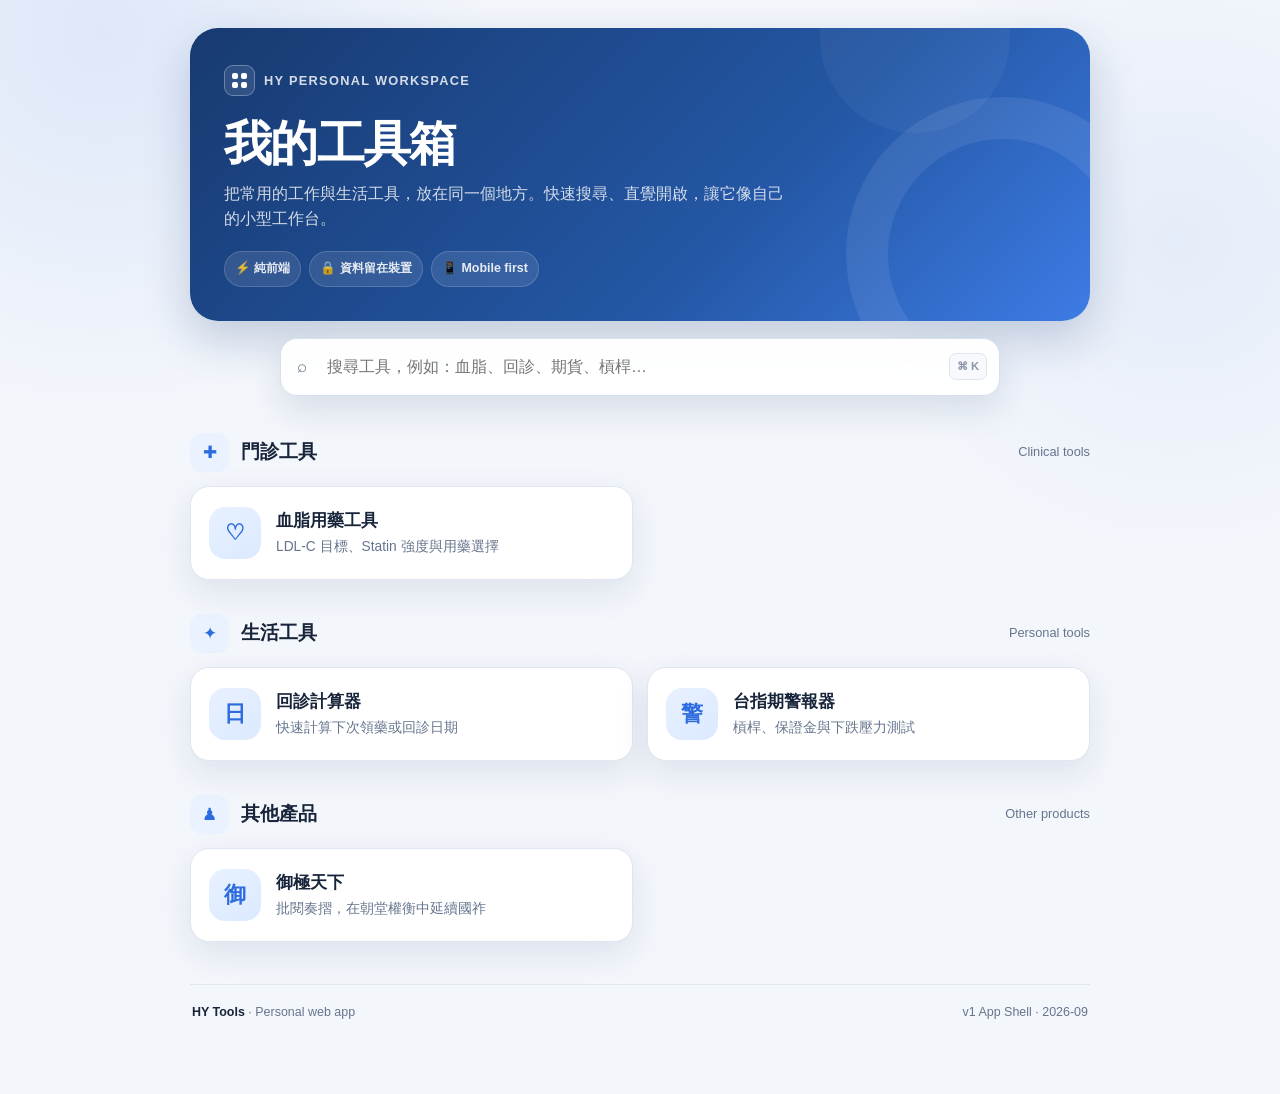
==== index.html @ 150bf3d2 "feat: 將王朝遊戲加入首頁入口" ====
<!DOCTYPE html>
<html lang="zh-Hant">
<head>
<meta charset="UTF-8">
<meta name="viewport" content="width=device-width,initial-scale=1,viewport-fit=cover">
<meta name="robots" content="noindex,nofollow">
<meta name="theme-color" content="#173a70">
<meta name="apple-mobile-web-app-capable" content="yes">
<meta name="apple-mobile-web-app-status-bar-style" content="default">
<meta name="apple-mobile-web-app-title" content="HY Tools">
<meta name="description" content="個人工作與生活工具入口。">
<link rel="manifest" href="manifest.webmanifest">
<link rel="icon" href="assets/icon.svg" type="image/svg+xml">
<link rel="stylesheet" href="assets/styles.css">
<title>HY Tools｜我的工具箱</title>
</head>
<body>
<main class="page">
<header class="hero">
<div class="brand"><span class="brand-mark" aria-hidden="true"><span></span><span></span><span></span><span></span></span>HY Personal Workspace</div>
<h1>我的工具箱</h1>
<p class="subtitle">把常用的工作與生活工具，放在同一個地方。快速搜尋、直覺開啟，讓它像自己的小型工作台。</p>
<div class="hero-meta" aria-label="工具箱特色">
<span class="meta-pill">⚡ 純前端</span>
<span class="meta-pill">🔒 資料留在裝置</span>
<span class="meta-pill">📱 Mobile first</span>
</div>
</header>

<div class="command">
<label class="search-wrap" for="toolSearch">
<span class="search-icon" aria-hidden="true">⌕</span>
<input class="search-input" id="toolSearch" type="search" inputmode="search" autocomplete="off" placeholder="搜尋工具，例如：血脂、回診、期貨、槓桿…" aria-label="搜尋工具">
<span class="search-hint" aria-hidden="true">⌘ K</span>
</label>
</div>

<section class="section" data-tool-section aria-labelledby="clinic-heading">
<div class="section-heading"><span class="section-icon" aria-hidden="true">✚</span><h2 id="clinic-heading">門診工具</h2><span class="section-note">Clinical tools</span></div>
<div class="tool-grid">
<div class="tool-shell" data-tool-id="lipid" data-title="血脂用藥工具" data-search="血脂 LDL LDL-C cholesterol statin 膽固醇 用藥 門診">
<a class="tool-card" href="lipid/">
<span class="tool-symbol" aria-hidden="true">♡</span>
<span class="tool-copy"><span class="tool-title">血脂用藥工具</span><span class="tool-desc">LDL-C 目標、Statin 強度與用藥選擇</span></span>
</a>
</div>
</div>
</section>

<section class="section" data-tool-section aria-labelledby="life-heading">
<div class="section-heading"><span class="section-icon" aria-hidden="true">✦</span><h2 id="life-heading">生活工具</h2><span class="section-note">Personal tools</span></div>
<div class="tool-grid">
<div class="tool-shell" data-tool-id="followup" data-title="回診計算器" data-search="回診 日期 領藥 週 月 計算 follow-up appointment refill">
<a class="tool-card" href="followup/">
<span class="tool-symbol" aria-hidden="true">日</span>
<span class="tool-copy"><span class="tool-title">回診計算器</span><span class="tool-desc">快速計算下次領藥或回診日期</span></span>
</a>
</div>
<div class="tool-shell" data-tool-id="taifex-alert" data-title="台指期警報器" data-search="台指期 大台 小台 微台 TX MTX TMF 期貨 槓桿 權益數 保證金 斷頭 壓力測試">
<a class="tool-card" href="taifex-alert/">
<span class="tool-symbol" aria-hidden="true">警</span>
<span class="tool-copy"><span class="tool-title">台指期警報器</span><span class="tool-desc">槓桿、保證金與下跌壓力測試</span></span>
</a>
</div>
</div>
</section>

<section class="section" data-tool-section aria-labelledby="other-heading">
<div class="section-heading"><span class="section-icon" aria-hidden="true">♟</span><h2 id="other-heading">其他產品</h2><span class="section-note">Other products</span></div>
<div class="tool-grid">
<div class="tool-shell" data-tool-id="text-game" data-title="御極天下" data-search="網頁 文字 遊戲 text game 互動 故事 劇情 王朝 皇帝 策略 御極天下 其他產品">
<a class="tool-card" href="text-game/">
<span class="tool-symbol" aria-hidden="true">御</span>
<span class="tool-copy"><span class="tool-title">御極天下</span><span class="tool-desc">批閱奏摺，在朝堂權衡中延續國祚</span></span>
</a>
</div>
</div>
</section>

<div class="search-empty" id="searchEmpty" role="status"><strong>找不到符合的工具</strong><span>試試其他關鍵字，或之後新增這個工具。</span></div>

<footer class="footer"><span><strong>HY Tools</strong> · Personal web app</span><span>v1 App Shell · 2026-09</span></footer>
</main>
<script src="assets/app.js" defer></script>
</body>
</html>
---- assets/styles.css ----
:root{
  color-scheme:light;
  --navy:#173a70;
  --blue:#2d6cdf;
  --blue-2:#4d88ec;
  --soft:#eaf2ff;
  --ink:#17243a;
  --muted:#66758d;
  --line:#dfe6f0;
  --surface:#ffffff;
  --surface-2:#f8faff;
  --bg:#f3f6fb;
  --shadow:0 12px 34px rgba(30,58,104,.10);
  --shadow-lg:0 18px 46px rgba(23,58,112,.22);
}
*{box-sizing:border-box}
html{scroll-behavior:smooth}
body{
  margin:0;
  min-height:100vh;
  background:
    radial-gradient(circle at 8% 3%,rgba(77,136,236,.13),transparent 24rem),
    radial-gradient(circle at 92% 22%,rgba(45,108,223,.07),transparent 20rem),
    var(--bg);
  color:var(--ink);
  font-family:-apple-system,BlinkMacSystemFont,"Segoe UI","Noto Sans TC","PingFang TC","Microsoft JhengHei",sans-serif;
  font-size:16px;
  line-height:1.55;
}
button,input{font:inherit}
button{touch-action:manipulation}
.page{width:min(100% - 32px,900px);margin:auto;padding:28px 0 72px}
.hero{
  position:relative;
  overflow:hidden;
  padding:34px;
  border-radius:28px;
  background:linear-gradient(135deg,var(--navy),#2457a5 62%,#3d7ce5);
  color:#fff;
  box-shadow:var(--shadow-lg);
}
.hero:before,.hero:after{content:"";position:absolute;border-radius:50%;pointer-events:none}
.hero:before{right:80px;top:-85px;width:190px;height:190px;background:rgba(255,255,255,.045)}
.hero:after{right:-70px;bottom:-90px;width:230px;height:230px;border:42px solid rgba(255,255,255,.08)}
.brand{position:relative;z-index:1;display:inline-flex;align-items:center;gap:9px;margin-bottom:22px;color:rgba(255,255,255,.82);font-size:.8rem;font-weight:800;letter-spacing:.1em;text-transform:uppercase}
.brand-mark{display:grid;grid-template-columns:repeat(2,6px);gap:3px;padding:7px;border:1px solid rgba(255,255,255,.3);border-radius:9px;background:rgba(255,255,255,.1)}
.brand-mark span{width:6px;height:6px;border-radius:2px;background:#fff}
h1{position:relative;z-index:1;margin:0;font-size:clamp(2.05rem,7vw,3rem);line-height:1.1;letter-spacing:-.035em}
.subtitle{position:relative;z-index:1;max-width:570px;margin:11px 0 0;color:rgba(255,255,255,.8)}
.hero-meta{position:relative;z-index:1;display:flex;flex-wrap:wrap;gap:8px;margin-top:20px}
.meta-pill{display:inline-flex;align-items:center;gap:6px;padding:7px 10px;border:1px solid rgba(255,255,255,.16);border-radius:999px;background:rgba(255,255,255,.1);color:rgba(255,255,255,.88);font-size:.78rem;font-weight:700;backdrop-filter:blur(8px)}
.command{position:relative;z-index:2;margin-top:-1px;padding:18px 24px 3px}
.search-wrap{position:relative;display:flex;align-items:center;max-width:720px;margin:auto}
.search-icon{position:absolute;left:17px;color:var(--muted);font-size:1.05rem;pointer-events:none}
.search-input{width:100%;height:58px;padding:0 52px 0 46px;border:1px solid #d7e0ec;border-radius:17px;background:rgba(255,255,255,.97);color:var(--ink);outline:none;box-shadow:0 14px 34px rgba(30,58,104,.13)}
.search-input:focus{border-color:#9dbcf1;box-shadow:0 0 0 4px rgba(45,108,223,.11),0 14px 34px rgba(30,58,104,.13)}
.search-hint{position:absolute;right:13px;padding:4px 7px;border:1px solid var(--line);border-radius:7px;background:#f7f9fc;color:#8a96a8;font-size:.7rem;font-weight:700}
.section{margin-top:34px}
.section[hidden],.tool-shell[hidden]{display:none!important}
.section-heading{display:flex;align-items:center;gap:12px;margin-bottom:14px}
.section-icon{display:grid;width:39px;height:39px;place-items:center;border-radius:12px;background:var(--soft);color:var(--blue);font-size:1.08rem}
h2{margin:0;font-size:1.18rem;line-height:1.3}
.section-note{margin-left:auto;color:var(--muted);font-size:.8rem}
.tool-grid{display:grid;grid-template-columns:repeat(2,minmax(0,1fr));gap:14px}
.tool-shell{position:relative;min-width:0}
.tool-card{display:flex;min-width:0;height:100%;align-items:center;gap:15px;padding:20px 18px;border:1px solid var(--line);border-radius:19px;background:var(--surface);color:inherit;text-decoration:none;box-shadow:var(--shadow);transition:transform .18s ease,box-shadow .18s ease,border-color .18s ease;-webkit-tap-highlight-color:transparent}
.tool-card:hover{transform:translateY(-3px);border-color:#b7caf0;box-shadow:0 17px 38px rgba(30,58,104,.15)}
.tool-card:focus-visible{outline:3px solid rgba(45,108,223,.28);outline-offset:3px}
.tool-card--coming-soon{cursor:default}
.tool-card--coming-soon:hover{transform:none;border-color:var(--line);box-shadow:var(--shadow)}
.tool-badge{margin-left:auto;flex:none;padding:5px 9px;border-radius:999px;background:var(--soft);color:var(--blue);font-size:.72rem;font-weight:800}
.tool-symbol{display:grid;width:52px;height:52px;flex:none;place-items:center;border-radius:16px;background:linear-gradient(145deg,#e8f1ff,#dbe9ff);color:var(--blue);font-size:1.35rem;font-weight:800}
.tool-copy{min-width:0}.tool-title,.tool-desc{display:block}.tool-title{font-size:1.04rem;font-weight:800}.tool-desc{margin-top:3px;color:var(--muted);font-size:.86rem}
.search-empty{display:none;margin-top:30px;padding:26px;border:1px dashed #cbd6e5;border-radius:18px;background:rgba(255,255,255,.72);color:var(--muted);text-align:center}.search-empty.show{display:block}.search-empty strong{display:block;margin-bottom:4px;color:var(--ink)}
.footer{display:flex;flex-wrap:wrap;align-items:center;justify-content:space-between;gap:10px;margin-top:42px;padding:18px 2px 0;border-top:1px solid var(--line);color:var(--muted);font-size:.78rem}.footer strong{color:var(--ink)}
@media(max-width:680px){.page{width:min(100% - 20px,900px);padding-top:10px}.hero{padding:26px 21px 31px;border-radius:23px}.brand{margin-bottom:25px}.command{padding:14px 8px 0}.search-input{height:55px}.section{margin-top:29px}.tool-grid{grid-template-columns:1fr}.tool-card{padding:17px 15px}.tool-symbol{width:49px;height:49px}.section-note{display:none}.footer{margin-top:34px}}
@media(max-width:420px){.search-hint{display:none}.search-input{padding-right:15px}.hero-meta{gap:6px}.meta-pill{font-size:.74rem}.tool-desc{font-size:.83rem}}
@media(prefers-reduced-motion:reduce){html{scroll-behavior:auto}.tool-card{transition:none}}
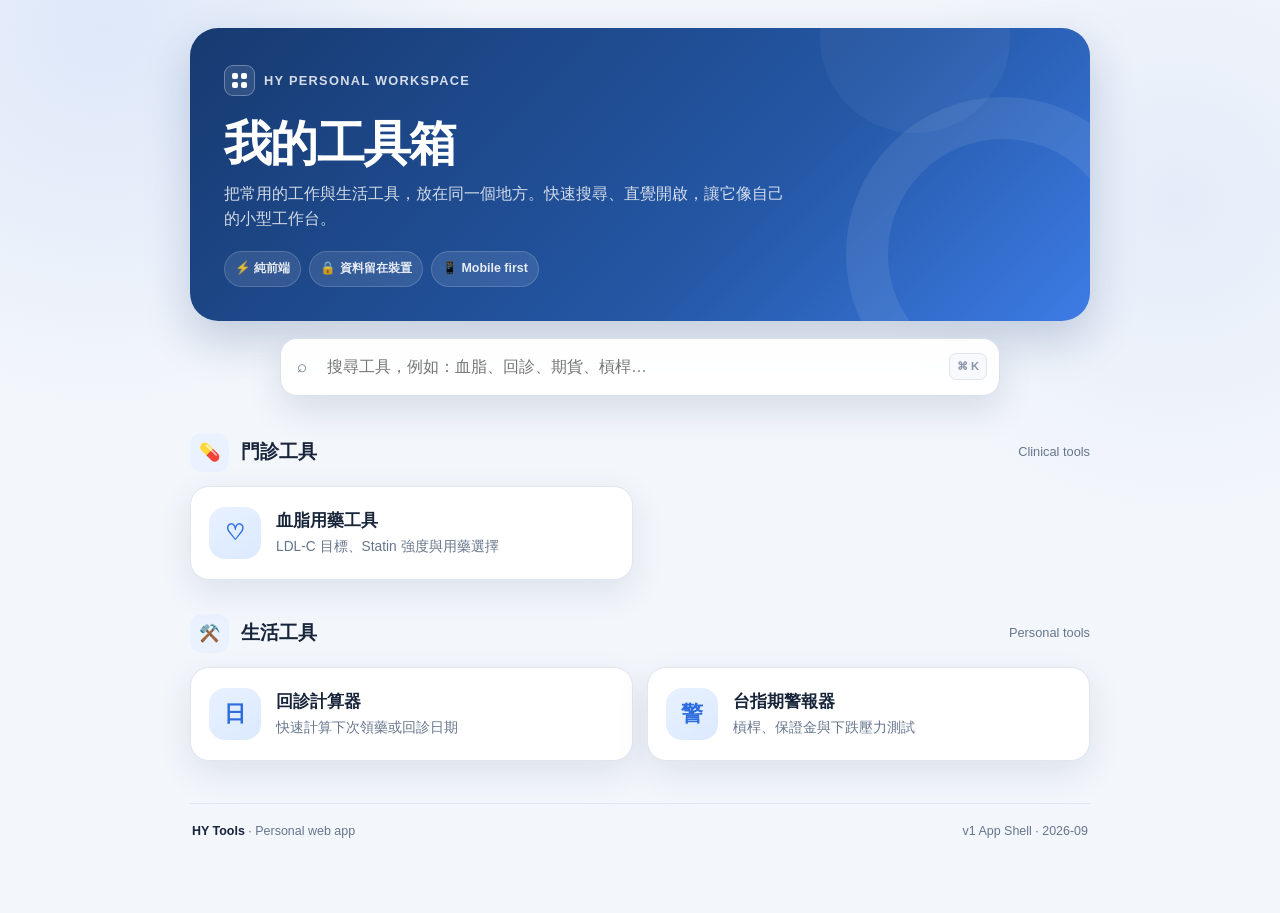
==== commit b33a3041: "Hide text game from homepage and update category icons" ====
--- a/index.html
+++ b/index.html
@@ -36,7 +36,7 @@
 </div>
 
 <section class="section" data-tool-section aria-labelledby="clinic-heading">
-<div class="section-heading"><span class="section-icon" aria-hidden="true">✚</span><h2 id="clinic-heading">門診工具</h2><span class="section-note">Clinical tools</span></div>
+<div class="section-heading"><span class="section-icon" aria-hidden="true">💊</span><h2 id="clinic-heading">門診工具</h2><span class="section-note">Clinical tools</span></div>
 <div class="tool-grid">
 <div class="tool-shell" data-tool-id="lipid" data-title="血脂用藥工具" data-search="血脂 LDL LDL-C cholesterol statin 膽固醇 用藥 門診">
 <a class="tool-card" href="lipid/">
@@ -48,7 +48,7 @@
 </section>
 
 <section class="section" data-tool-section aria-labelledby="life-heading">
-<div class="section-heading"><span class="section-icon" aria-hidden="true">✦</span><h2 id="life-heading">生活工具</h2><span class="section-note">Personal tools</span></div>
+<div class="section-heading"><span class="section-icon" aria-hidden="true">⚒️</span><h2 id="life-heading">生活工具</h2><span class="section-note">Personal tools</span></div>
 <div class="tool-grid">
 <div class="tool-shell" data-tool-id="followup" data-title="回診計算器" data-search="回診 日期 領藥 週 月 計算 follow-up appointment refill">
 <a class="tool-card" href="followup/">
@@ -65,18 +65,6 @@
 </div>
 </section>
 
-<section class="section" data-tool-section aria-labelledby="other-heading">
-<div class="section-heading"><span class="section-icon" aria-hidden="true">♟</span><h2 id="other-heading">其他產品</h2><span class="section-note">Other products</span></div>
-<div class="tool-grid">
-<div class="tool-shell" data-tool-id="text-game" data-title="御極天下" data-search="網頁 文字 遊戲 text game 互動 故事 劇情 王朝 皇帝 策略 御極天下 其他產品">
-<a class="tool-card" href="text-game/">
-<span class="tool-symbol" aria-hidden="true">御</span>
-<span class="tool-copy"><span class="tool-title">御極天下</span><span class="tool-desc">批閱奏摺，在朝堂權衡中延續國祚</span></span>
-</a>
-</div>
-</div>
-</section>
-
 <div class="search-empty" id="searchEmpty" role="status"><strong>找不到符合的工具</strong><span>試試其他關鍵字，或之後新增這個工具。</span></div>
 
 <footer class="footer"><span><strong>HY Tools</strong> · Personal web app</span><span>v1 App Shell · 2026-09</span></footer>
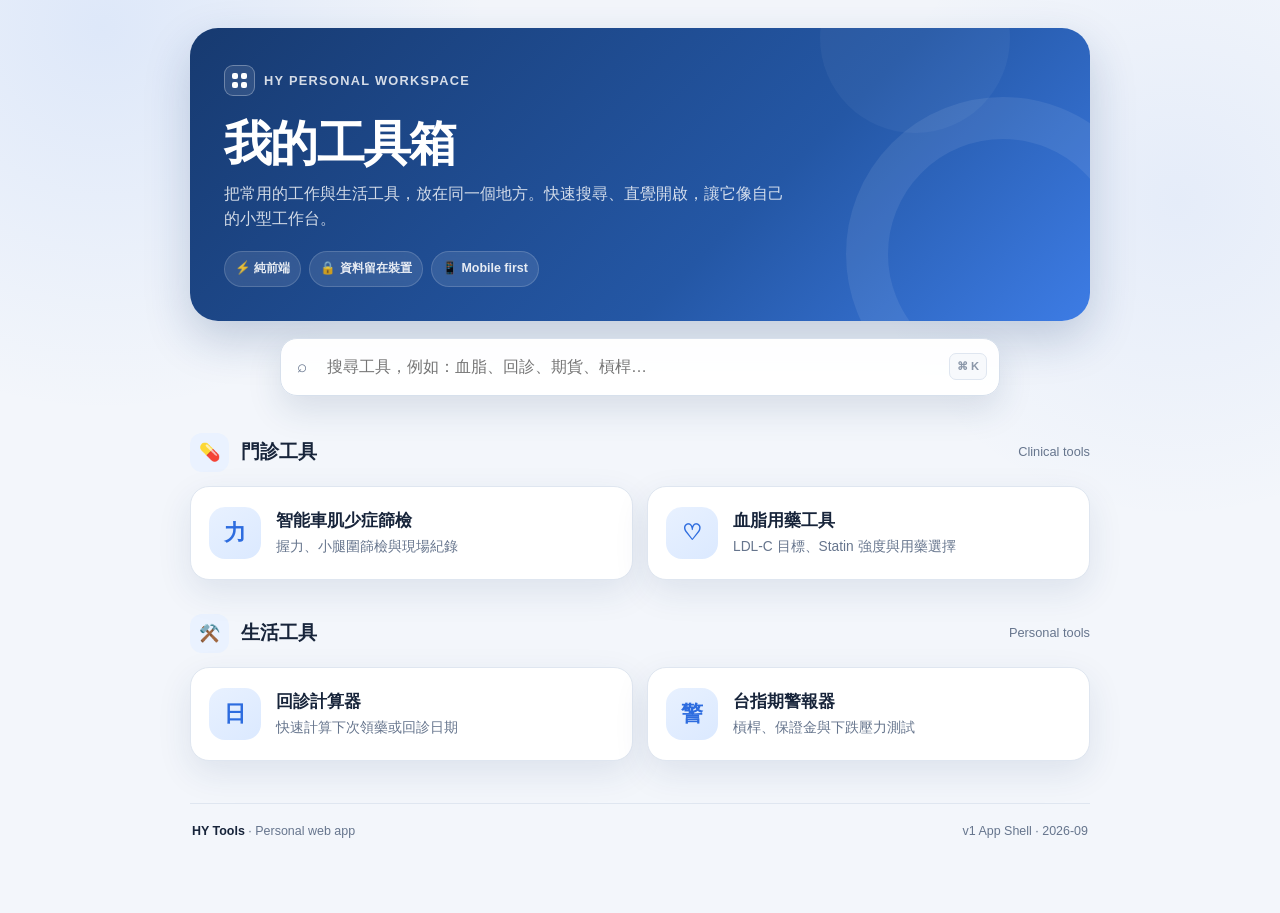
==== commit c805f9d3: "feat: add sarcopenia screening MVP" ====
--- a/index.html
+++ b/index.html
@@ -38,6 +38,12 @@
 <section class="section" data-tool-section aria-labelledby="clinic-heading">
 <div class="section-heading"><span class="section-icon" aria-hidden="true">💊</span><h2 id="clinic-heading">門診工具</h2><span class="section-note">Clinical tools</span></div>
 <div class="tool-grid">
+<div class="tool-shell" data-tool-id="sarcopenia" data-title="智能車肌少症篩檢紀錄" data-search="肌少症 sarcopenia AWGS 握力 小腿圍 智能車 巡迴醫療 篩檢 DXA">
+<a class="tool-card" href="sarcopenia/">
+<span class="tool-symbol" aria-hidden="true">力</span>
+<span class="tool-copy"><span class="tool-title">智能車肌少症篩檢</span><span class="tool-desc">握力、小腿圍篩檢與現場紀錄</span></span>
+</a>
+</div>
 <div class="tool-shell" data-tool-id="lipid" data-title="血脂用藥工具" data-search="血脂 LDL LDL-C cholesterol statin 膽固醇 用藥 門診">
 <a class="tool-card" href="lipid/">
 <span class="tool-symbol" aria-hidden="true">♡</span>
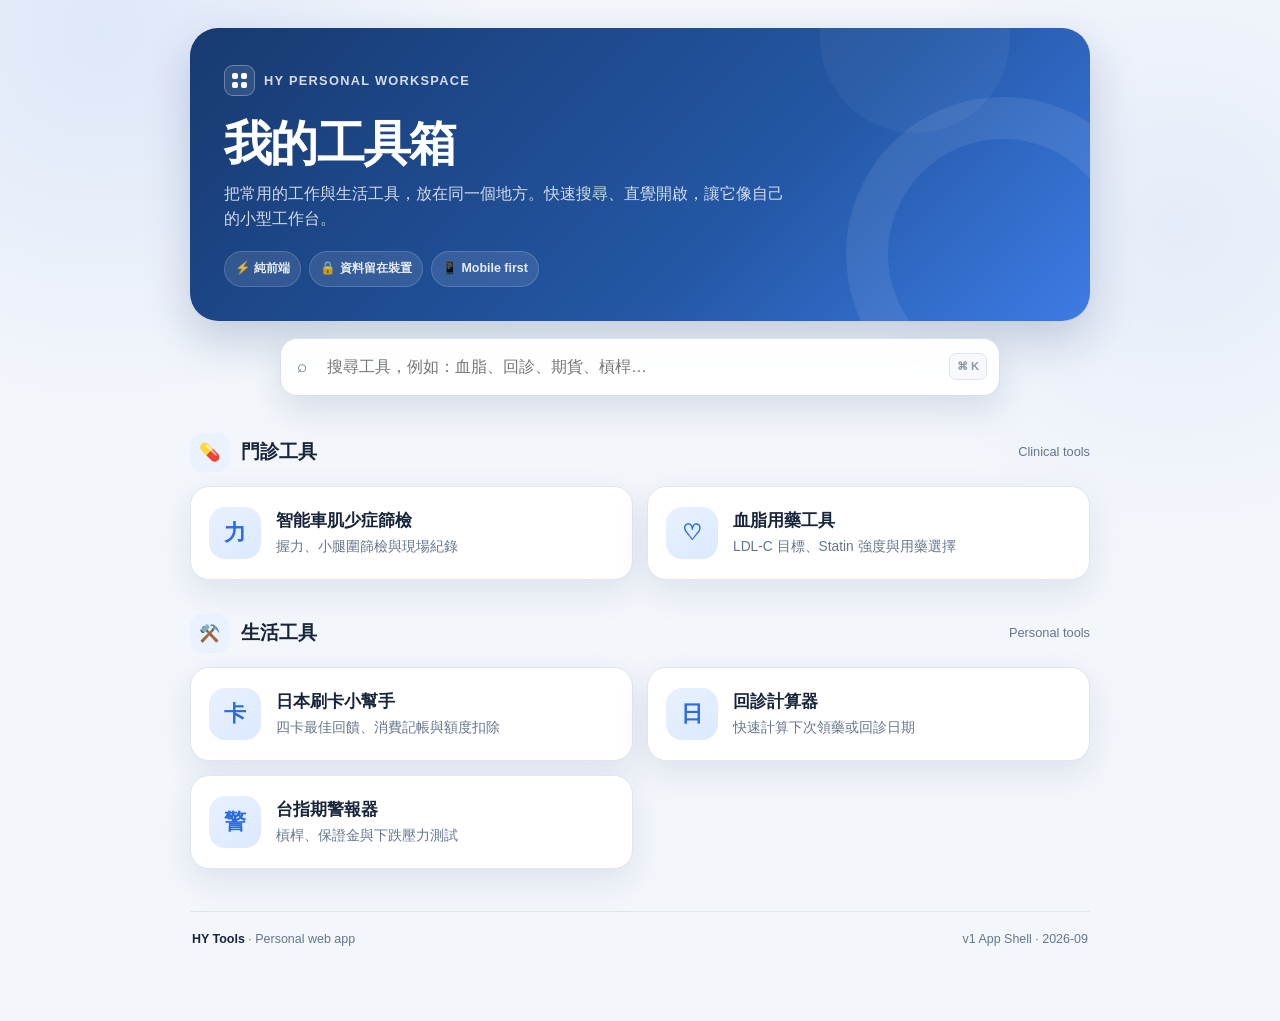
==== commit 6fa34fe8: "Link Japan credit card advisor from lifestyle tools" ====
--- a/index.html
+++ b/index.html
@@ -56,6 +56,12 @@
 <section class="section" data-tool-section aria-labelledby="life-heading">
 <div class="section-heading"><span class="section-icon" aria-hidden="true">⚒️</span><h2 id="life-heading">生活工具</h2><span class="section-note">Personal tools</span></div>
 <div class="tool-grid">
+<div class="tool-shell" data-tool-id="japan-cards" data-title="日本刷卡小幫手" data-search="日本 刷卡 信用卡 旅遊 記帳 優惠 回饋 uniopen 富邦J 玉山Unicard 國泰CUBE">
+<a class="tool-card" href="japan-cards/">
+<span class="tool-symbol" aria-hidden="true">卡</span>
+<span class="tool-copy"><span class="tool-title">日本刷卡小幫手</span><span class="tool-desc">四卡最佳回饋、消費記帳與額度扣除</span></span>
+</a>
+</div>
 <div class="tool-shell" data-tool-id="followup" data-title="回診計算器" data-search="回診 日期 領藥 週 月 計算 follow-up appointment refill">
 <a class="tool-card" href="followup/">
 <span class="tool-symbol" aria-hidden="true">日</span>
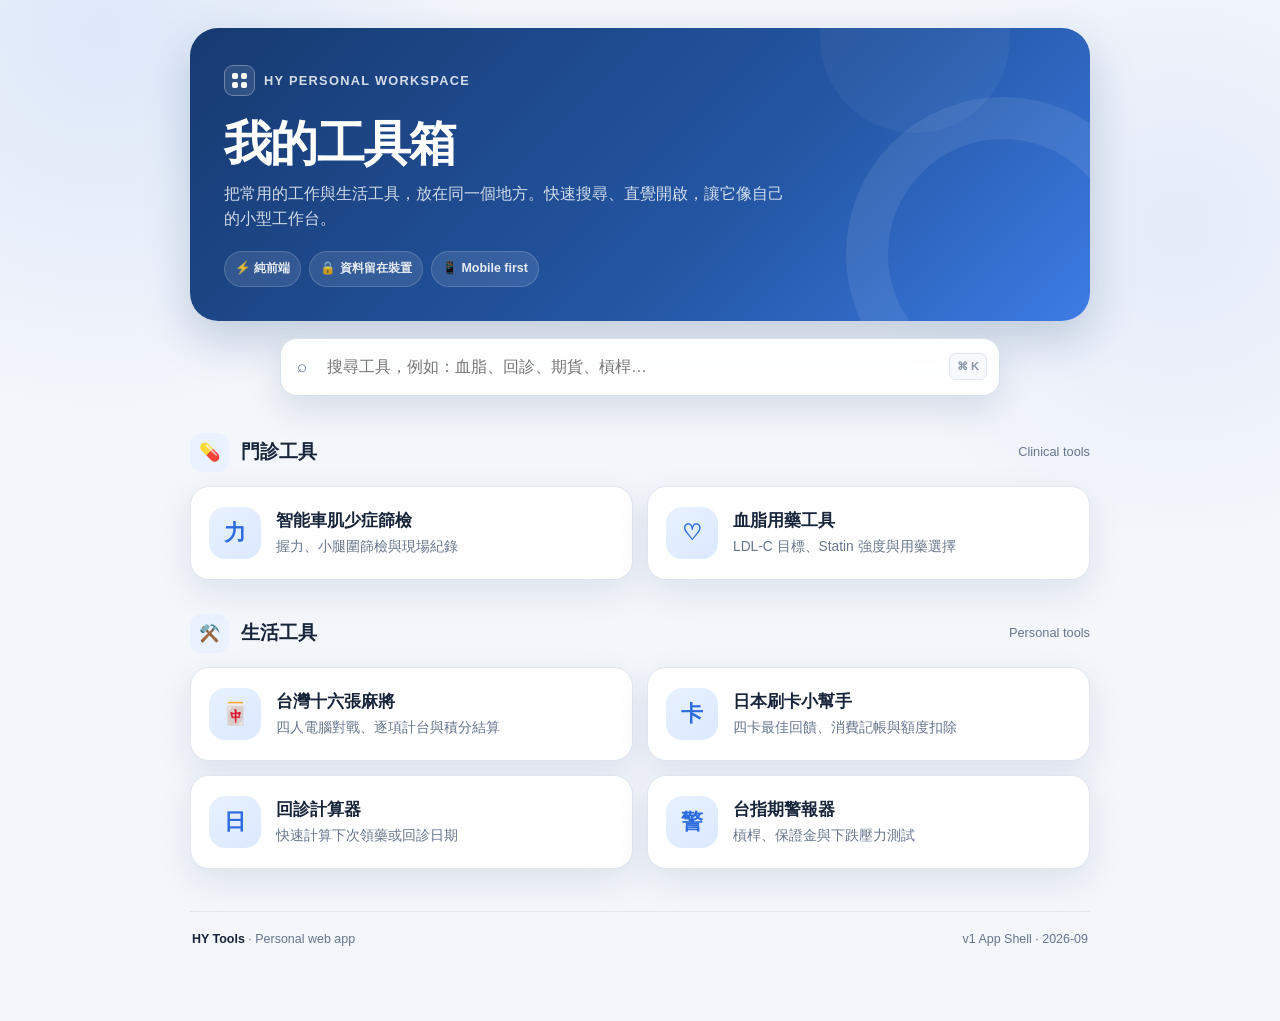
==== commit 81392d62: "feat: add Taiwan 16-tile mahjong with AI opponents and itemized scoring" ====
--- a/index.html
+++ b/index.html
@@ -56,6 +56,12 @@
 <section class="section" data-tool-section aria-labelledby="life-heading">
 <div class="section-heading"><span class="section-icon" aria-hidden="true">⚒️</span><h2 id="life-heading">生活工具</h2><span class="section-note">Personal tools</span></div>
 <div class="tool-grid">
+<div class="tool-shell" data-tool-id="mahjong" data-title="台灣十六張麻將" data-search="麻將 台灣 16張 十六張 mahjong 遊戲 台數 吃碰槓">
+<a class="tool-card" href="mahjong/">
+<span class="tool-symbol" aria-hidden="true">🀄</span>
+<span class="tool-copy"><span class="tool-title">台灣十六張麻將</span><span class="tool-desc">四人電腦對戰、逐項計台與積分結算</span></span>
+</a>
+</div>
 <div class="tool-shell" data-tool-id="japan-cards" data-title="日本刷卡小幫手" data-search="日本 刷卡 信用卡 旅遊 記帳 優惠 回饋 uniopen 富邦J 玉山Unicard 國泰CUBE">
 <a class="tool-card" href="japan-cards/">
 <span class="tool-symbol" aria-hidden="true">卡</span>
@@ -84,3 +90,4 @@
 <script src="assets/app.js" defer></script>
 </body>
 </html>
+
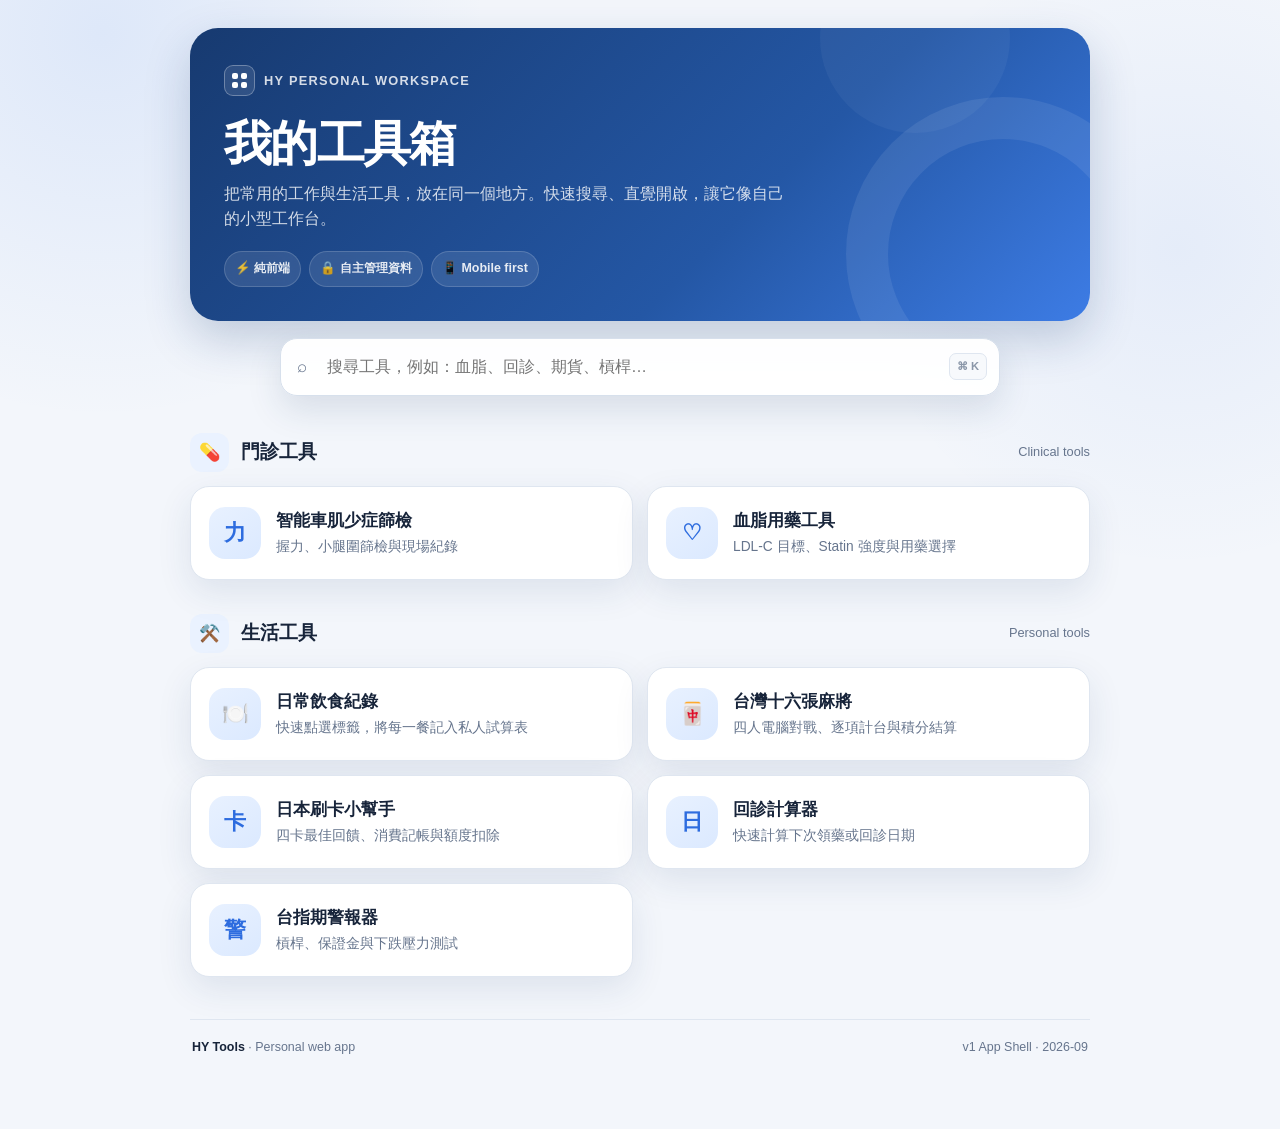
==== commit 99c4897c: "feat: add mobile food log with acknowledged private Sheets upload" ====
--- a/index.html
+++ b/index.html
@@ -22,7 +22,7 @@
 <p class="subtitle">把常用的工作與生活工具，放在同一個地方。快速搜尋、直覺開啟，讓它像自己的小型工作台。</p>
 <div class="hero-meta" aria-label="工具箱特色">
 <span class="meta-pill">⚡ 純前端</span>
-<span class="meta-pill">🔒 資料留在裝置</span>
+<span class="meta-pill">🔒 自主管理資料</span>
 <span class="meta-pill">📱 Mobile first</span>
 </div>
 </header>
@@ -56,6 +56,12 @@
 <section class="section" data-tool-section aria-labelledby="life-heading">
 <div class="section-heading"><span class="section-icon" aria-hidden="true">⚒️</span><h2 id="life-heading">生活工具</h2><span class="section-note">Personal tools</span></div>
 <div class="tool-grid">
+<div class="tool-shell" data-tool-id="food-log" data-title="日常飲食紀錄" data-search="飲食 紀錄 早餐 午餐 晚餐 點心 咖啡 食物 Google 試算表 food log">
+<a class="tool-card" href="food-log/">
+<span class="tool-symbol" aria-hidden="true">🍽️</span>
+<span class="tool-copy"><span class="tool-title">日常飲食紀錄</span><span class="tool-desc">快速點選標籤，將每一餐記入私人試算表</span></span>
+</a>
+</div>
 <div class="tool-shell" data-tool-id="mahjong" data-title="台灣十六張麻將" data-search="麻將 台灣 16張 十六張 mahjong 遊戲 台數 吃碰槓">
 <a class="tool-card" href="mahjong/">
 <span class="tool-symbol" aria-hidden="true">🀄</span>
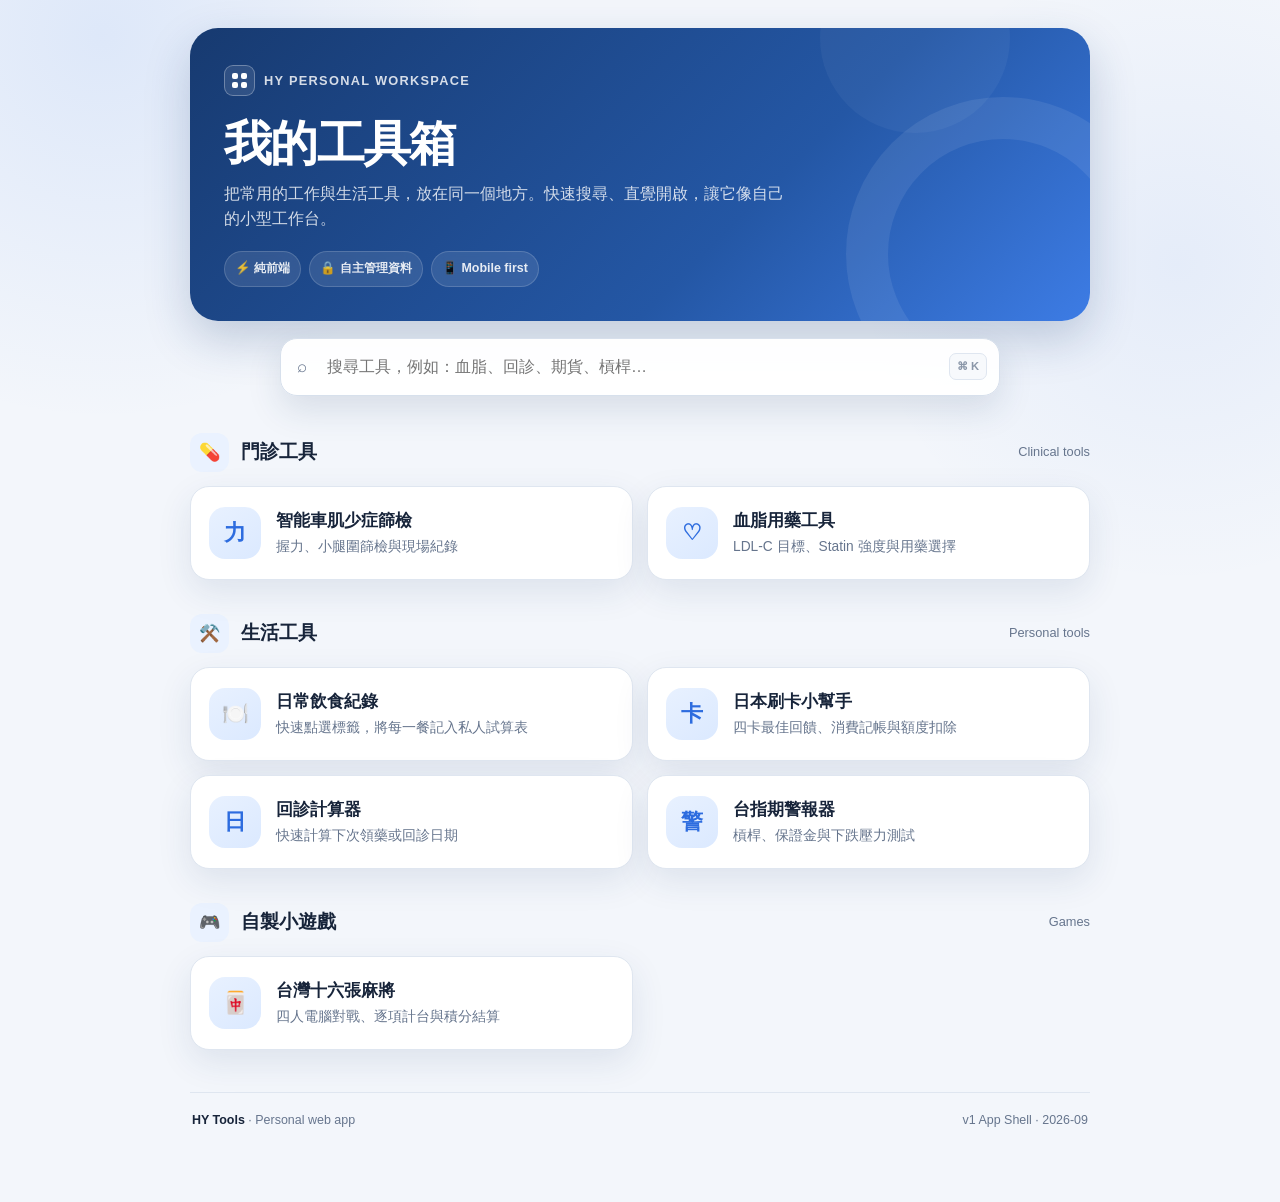
==== commit a1f3bd0b: "Add self-made games category to homepage" ====
--- a/index.html
+++ b/index.html
@@ -62,12 +62,6 @@
 <span class="tool-copy"><span class="tool-title">日常飲食紀錄</span><span class="tool-desc">快速點選標籤，將每一餐記入私人試算表</span></span>
 </a>
 </div>
-<div class="tool-shell" data-tool-id="mahjong" data-title="台灣十六張麻將" data-search="麻將 台灣 16張 十六張 mahjong 遊戲 台數 吃碰槓">
-<a class="tool-card" href="mahjong/">
-<span class="tool-symbol" aria-hidden="true">🀄</span>
-<span class="tool-copy"><span class="tool-title">台灣十六張麻將</span><span class="tool-desc">四人電腦對戰、逐項計台與積分結算</span></span>
-</a>
-</div>
 <div class="tool-shell" data-tool-id="japan-cards" data-title="日本刷卡小幫手" data-search="日本 刷卡 信用卡 旅遊 記帳 優惠 回饋 uniopen 富邦J 玉山Unicard 國泰CUBE">
 <a class="tool-card" href="japan-cards/">
 <span class="tool-symbol" aria-hidden="true">卡</span>
@@ -89,6 +83,18 @@
 </div>
 </section>
 
+<section class="section" data-tool-section aria-labelledby="games-heading">
+<div class="section-heading"><span class="section-icon" aria-hidden="true">🎮</span><h2 id="games-heading">自製小遊戲</h2><span class="section-note">Games</span></div>
+<div class="tool-grid">
+<div class="tool-shell" data-tool-id="mahjong" data-title="台灣十六張麻將" data-search="麻將 台灣 16張 十六張 mahjong 遊戲 台數 吃碰槓">
+<a class="tool-card" href="mahjong/">
+<span class="tool-symbol" aria-hidden="true">🀄</span>
+<span class="tool-copy"><span class="tool-title">台灣十六張麻將</span><span class="tool-desc">四人電腦對戰、逐項計台與積分結算</span></span>
+</a>
+</div>
+</div>
+</section>
+
 <div class="search-empty" id="searchEmpty" role="status"><strong>找不到符合的工具</strong><span>試試其他關鍵字，或之後新增這個工具。</span></div>
 
 <footer class="footer"><span><strong>HY Tools</strong> · Personal web app</span><span>v1 App Shell · 2026-09</span></footer>
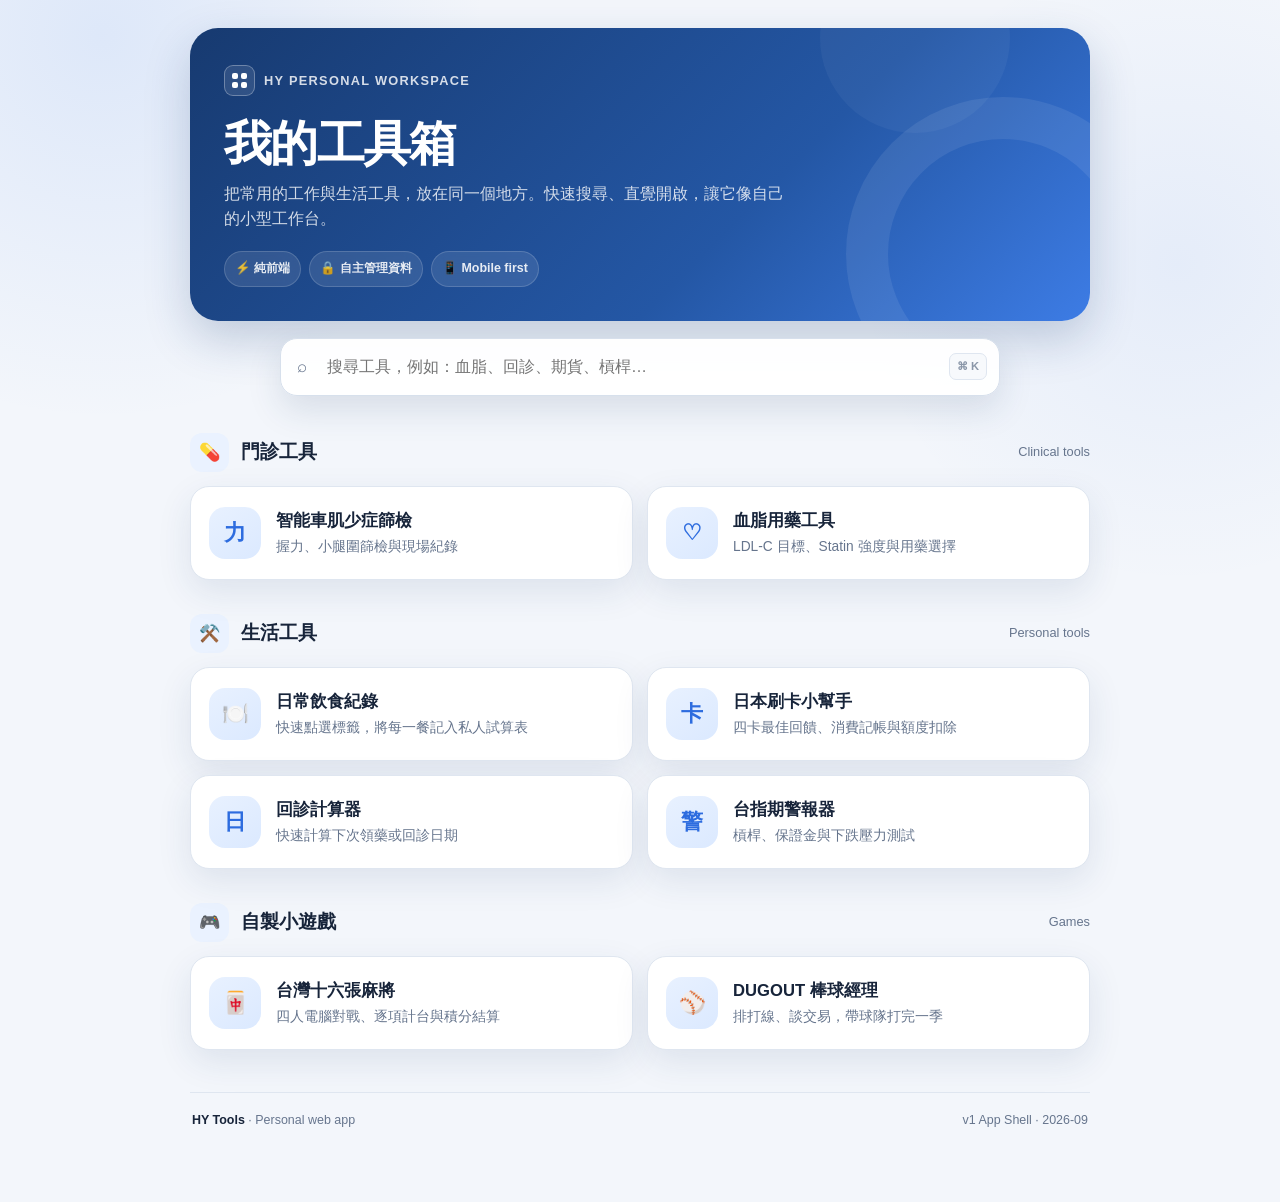
==== commit bd452890: "Add DUGOUT baseball game to homepage" ====
--- a/index.html
+++ b/index.html
@@ -92,6 +92,12 @@
 <span class="tool-copy"><span class="tool-title">台灣十六張麻將</span><span class="tool-desc">四人電腦對戰、逐項計台與積分結算</span></span>
 </a>
 </div>
+<div class="tool-shell" data-tool-id="dugout-baseball" data-title="DUGOUT 棒球經理" data-search="棒球 棒球經理 DUGOUT baseball CPBL MLB 中職 大聯盟 打線 交易 賽季 遊戲">
+<a class="tool-card" href="https://hyyang0509.github.io/dugout-baseball/">
+<span class="tool-symbol" aria-hidden="true">⚾</span>
+<span class="tool-copy"><span class="tool-title">DUGOUT 棒球經理</span><span class="tool-desc">排打線、談交易，帶球隊打完一季</span></span>
+</a>
+</div>
 </div>
 </section>
 
